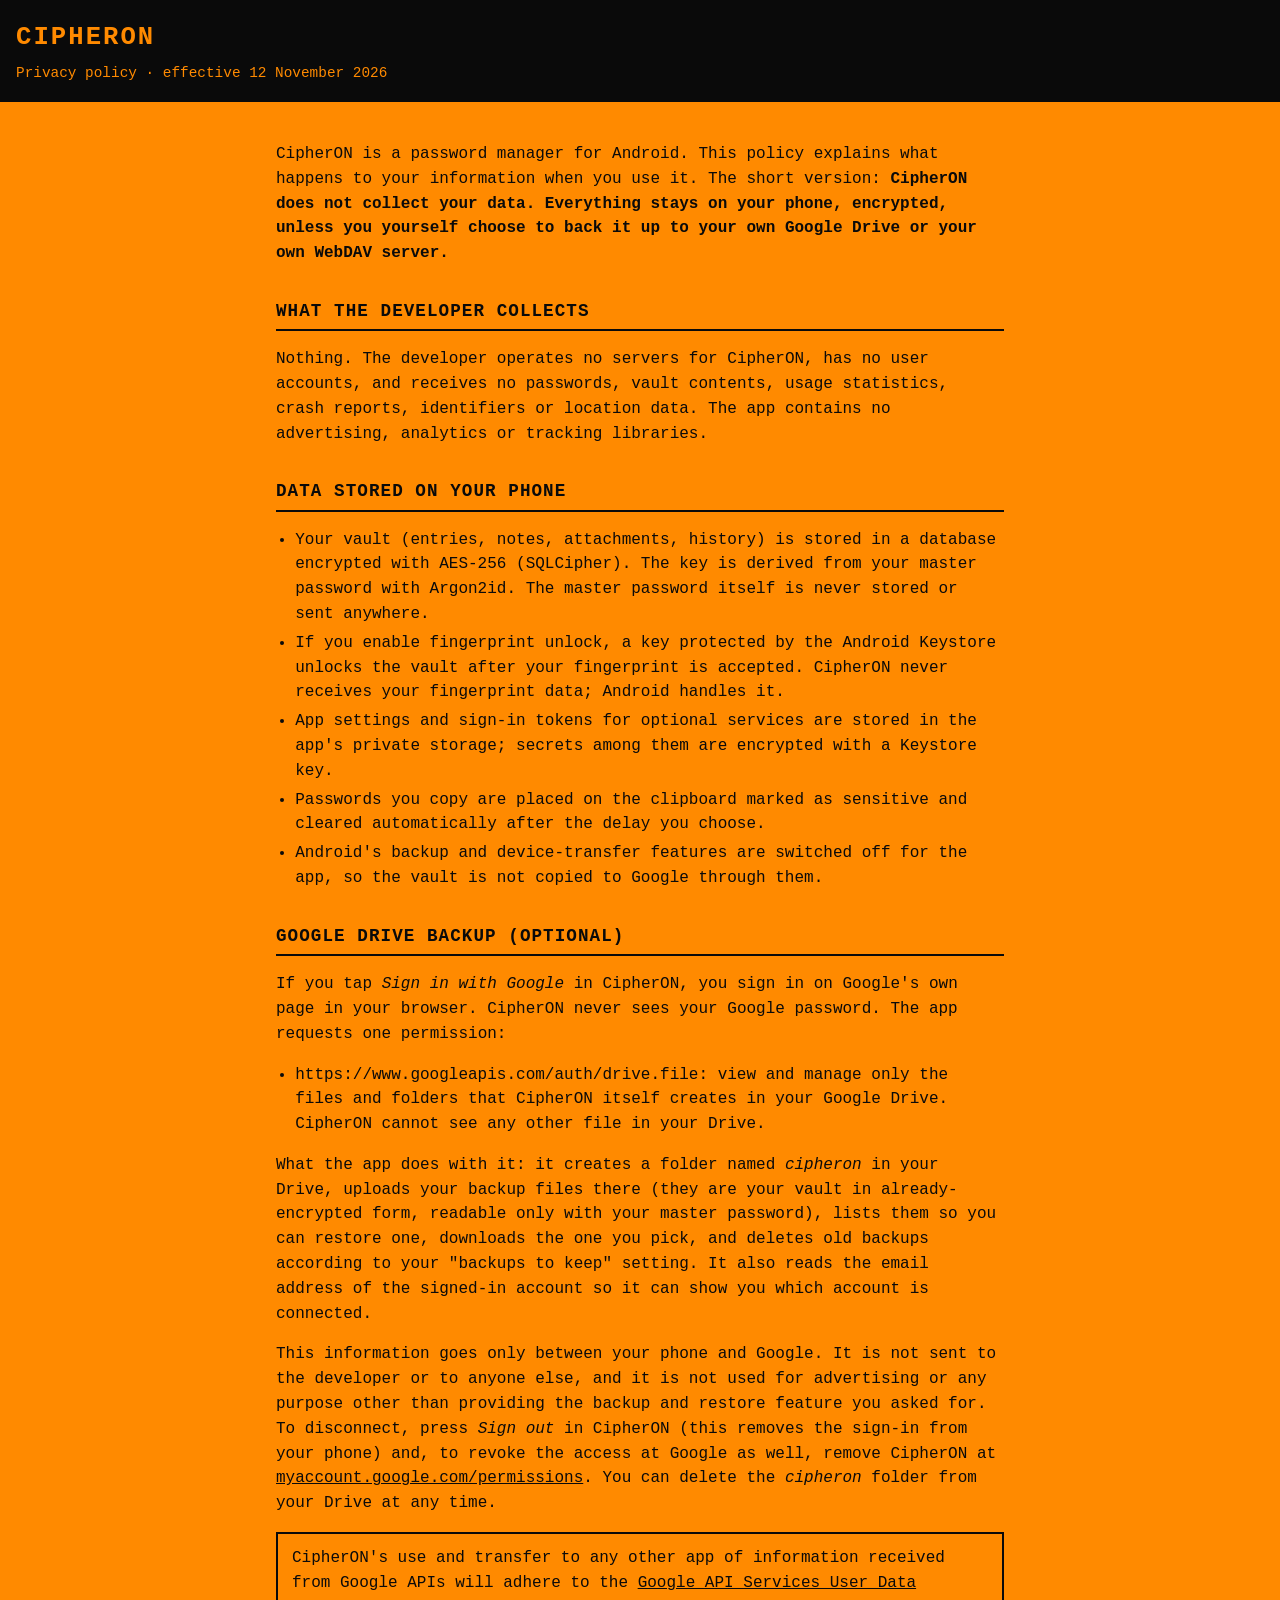
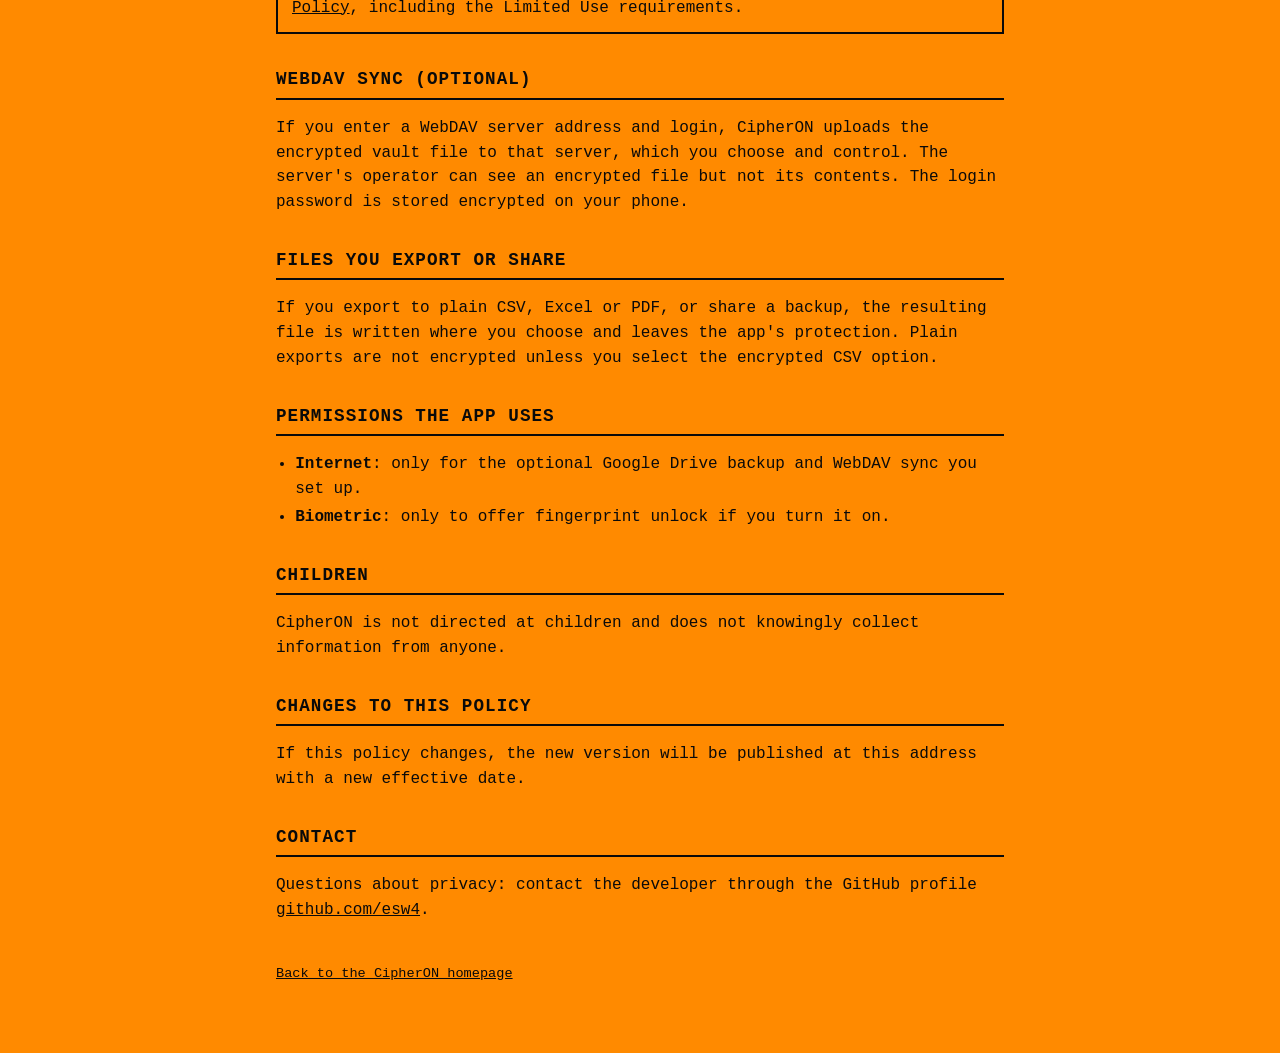
==== privacy.html @ db6829cb "CipherON homepage and privacy policy" ====
<!doctype html>
<html lang="en">
<head>
<meta charset="utf-8">
<meta name="viewport" content="width=device-width, initial-scale=1">
<title>CipherON privacy policy</title>
<link rel="stylesheet" href="style.css">
</head>
<body>
<header>
  <h1>CIPHERON</h1>
  <p>Privacy policy &middot; effective 12 November 2026</p>
</header>
<main>
  <p>CipherON is a password manager for Android. This policy explains what happens to your information when you use it.
  The short version: <strong>CipherON does not collect your data. Everything stays on your phone, encrypted, unless you
  yourself choose to back it up to your own Google Drive or your own WebDAV server.</strong></p>

  <h2>What the developer collects</h2>
  <p>Nothing. The developer operates no servers for CipherON, has no user accounts, and receives no passwords, vault
  contents, usage statistics, crash reports, identifiers or location data. The app contains no advertising, analytics
  or tracking libraries.</p>

  <h2>Data stored on your phone</h2>
  <ul>
    <li>Your vault (entries, notes, attachments, history) is stored in a database encrypted with AES-256 (SQLCipher).
    The key is derived from your master password with Argon2id. The master password itself is never stored or sent anywhere.</li>
    <li>If you enable fingerprint unlock, a key protected by the Android Keystore unlocks the vault after your fingerprint
    is accepted. CipherON never receives your fingerprint data; Android handles it.</li>
    <li>App settings and sign-in tokens for optional services are stored in the app's private storage; secrets among them
    are encrypted with a Keystore key.</li>
    <li>Passwords you copy are placed on the clipboard marked as sensitive and cleared automatically after the delay you choose.</li>
    <li>Android's backup and device-transfer features are switched off for the app, so the vault is not copied to Google
    through them.</li>
  </ul>

  <h2 id="google">Google Drive backup (optional)</h2>
  <p>If you tap <em>Sign in with Google</em> in CipherON, you sign in on Google's own page in your browser. CipherON never
  sees your Google password. The app requests one permission:</p>
  <ul>
    <li><code>https://www.googleapis.com/auth/drive.file</code>: view and manage only the files and folders that CipherON
    itself creates in your Google Drive. CipherON cannot see any other file in your Drive.</li>
  </ul>
  <p>What the app does with it: it creates a folder named <em>cipheron</em> in your Drive, uploads your backup files there
  (they are your vault in already-encrypted form, readable only with your master password), lists them so you can restore
  one, downloads the one you pick, and deletes old backups according to your "backups to keep" setting. It also reads the
  email address of the signed-in account so it can show you which account is connected.</p>
  <p>This information goes only between your phone and Google. It is not sent to the developer or to anyone else, and it
  is not used for advertising or any purpose other than providing the backup and restore feature you asked for.
  To disconnect, press <em>Sign out</em> in CipherON (this removes the sign-in from your phone) and, to revoke the access
  at Google as well, remove CipherON at
  <a href="https://myaccount.google.com/permissions">myaccount.google.com/permissions</a>. You can delete the
  <em>cipheron</em> folder from your Drive at any time.</p>
  <div class="box">
    CipherON's use and transfer to any other app of information received from Google APIs will adhere to the
    <a href="https://developers.google.com/terms/api-services-user-data-policy">Google API Services User Data Policy</a>,
    including the Limited Use requirements.
  </div>

  <h2>WebDAV sync (optional)</h2>
  <p>If you enter a WebDAV server address and login, CipherON uploads the encrypted vault file to that server, which you
  choose and control. The server's operator can see an encrypted file but not its contents. The login password is stored
  encrypted on your phone.</p>

  <h2>Files you export or share</h2>
  <p>If you export to plain CSV, Excel or PDF, or share a backup, the resulting file is written where you choose and
  leaves the app's protection. Plain exports are not encrypted unless you select the encrypted CSV option.</p>

  <h2>Permissions the app uses</h2>
  <ul>
    <li><strong>Internet</strong>: only for the optional Google Drive backup and WebDAV sync you set up.</li>
    <li><strong>Biometric</strong>: only to offer fingerprint unlock if you turn it on.</li>
  </ul>

  <h2>Children</h2>
  <p>CipherON is not directed at children and does not knowingly collect information from anyone.</p>

  <h2>Changes to this policy</h2>
  <p>If this policy changes, the new version will be published at this address with a new effective date.</p>

  <h2>Contact</h2>
  <p>Questions about privacy: contact the developer through the GitHub profile
  <a href="https://github.com/esw4">github.com/esw4</a>.</p>

  <footer>
    <p><a href="index.html">Back to the CipherON homepage</a></p>
  </footer>
</main>
</body>
</html>
---- style.css ----
:root { --paper:#ff8a00; --ink:#0a0a0a; }
* { box-sizing: border-box; }
body { margin:0; background:var(--paper); color:var(--ink); font:16px/1.55 ui-monospace, "SF Mono", Menlo, Consolas, monospace; }
main { max-width:760px; margin:0 auto; padding:24px 16px 56px; }
header { background:var(--ink); color:var(--paper); padding:18px 16px; }
header h1 { margin:0; font-size:1.6rem; letter-spacing:.08em; }
header p { margin:4px 0 0; font-size:.9rem; }
h2 { margin:32px 0 8px; font-size:1.1rem; letter-spacing:.06em; text-transform:uppercase; border-bottom:2px solid var(--ink); padding-bottom:4px; }
a { color:var(--ink); }
ul { padding-left:1.2em; }
li { margin:4px 0; }
.box { border:2px solid var(--ink); padding:12px 14px; margin:16px 0; }
footer { margin-top:40px; font-size:.85rem; }
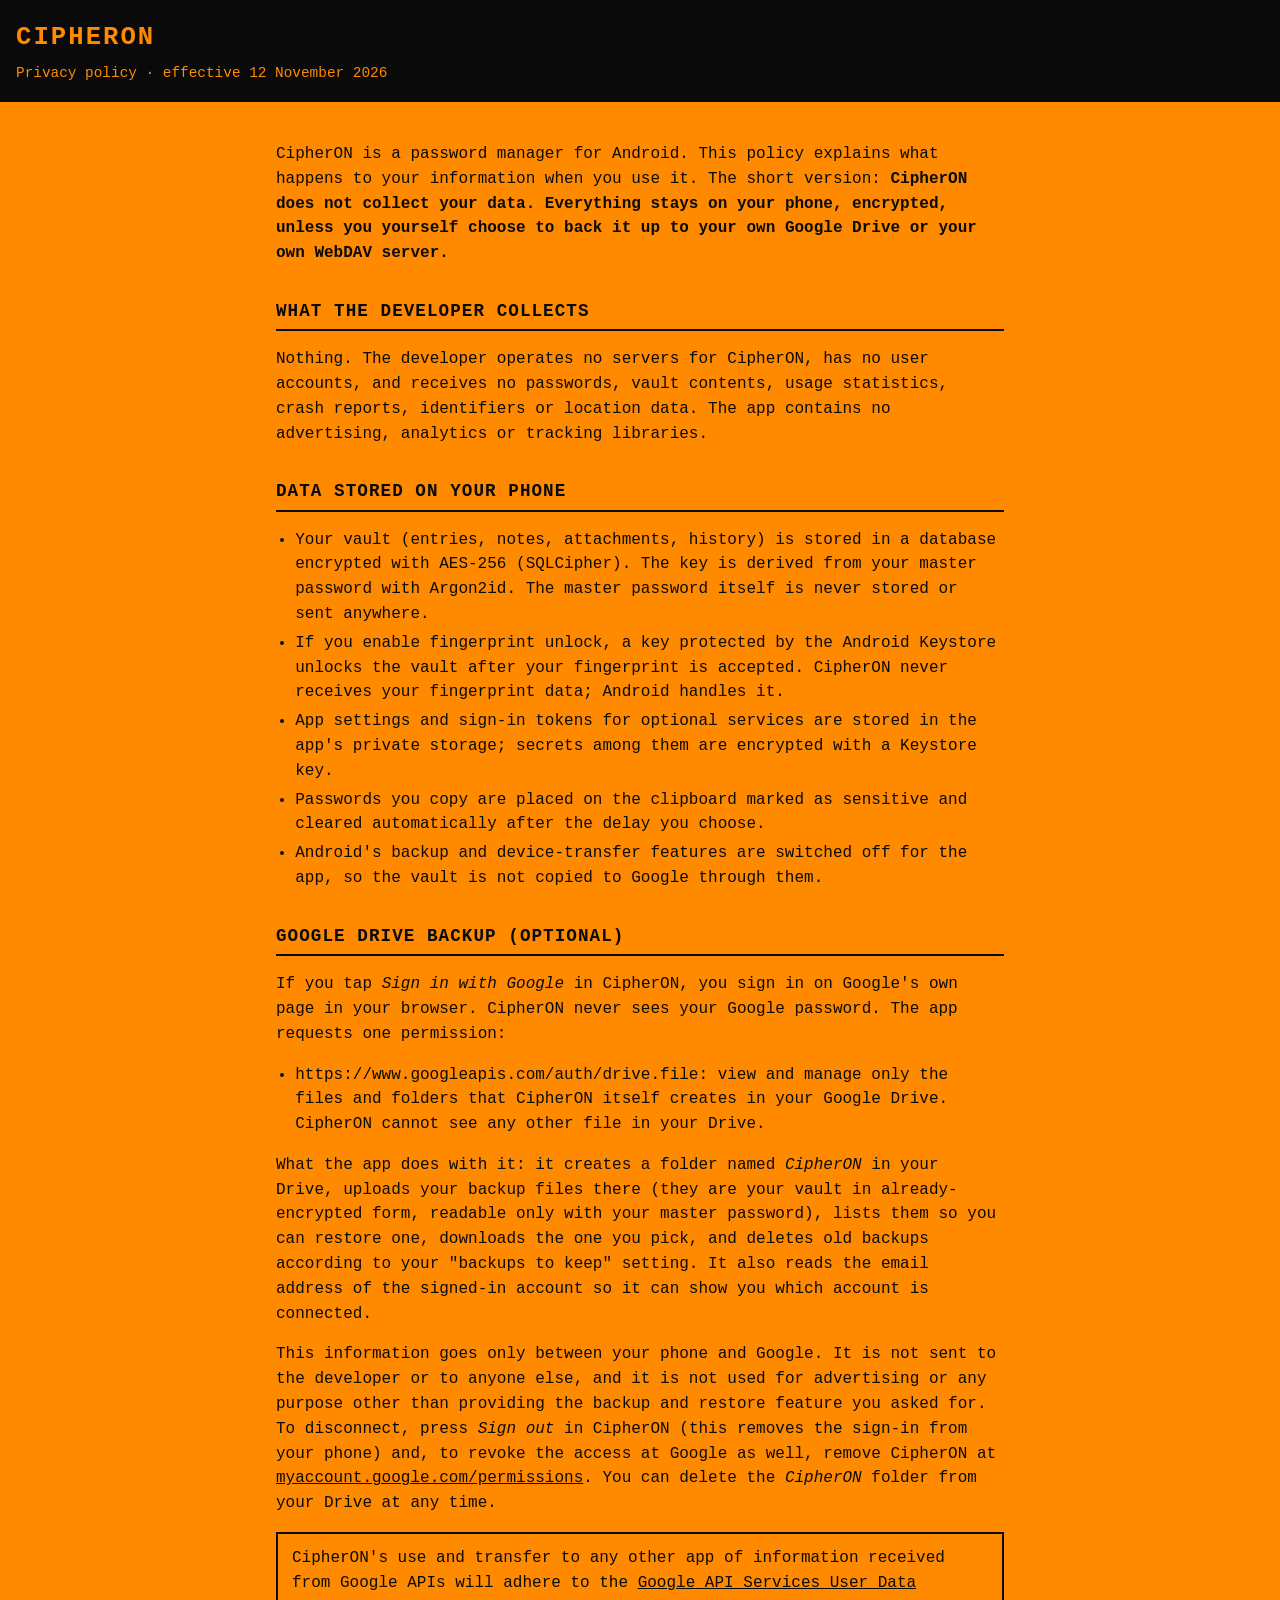
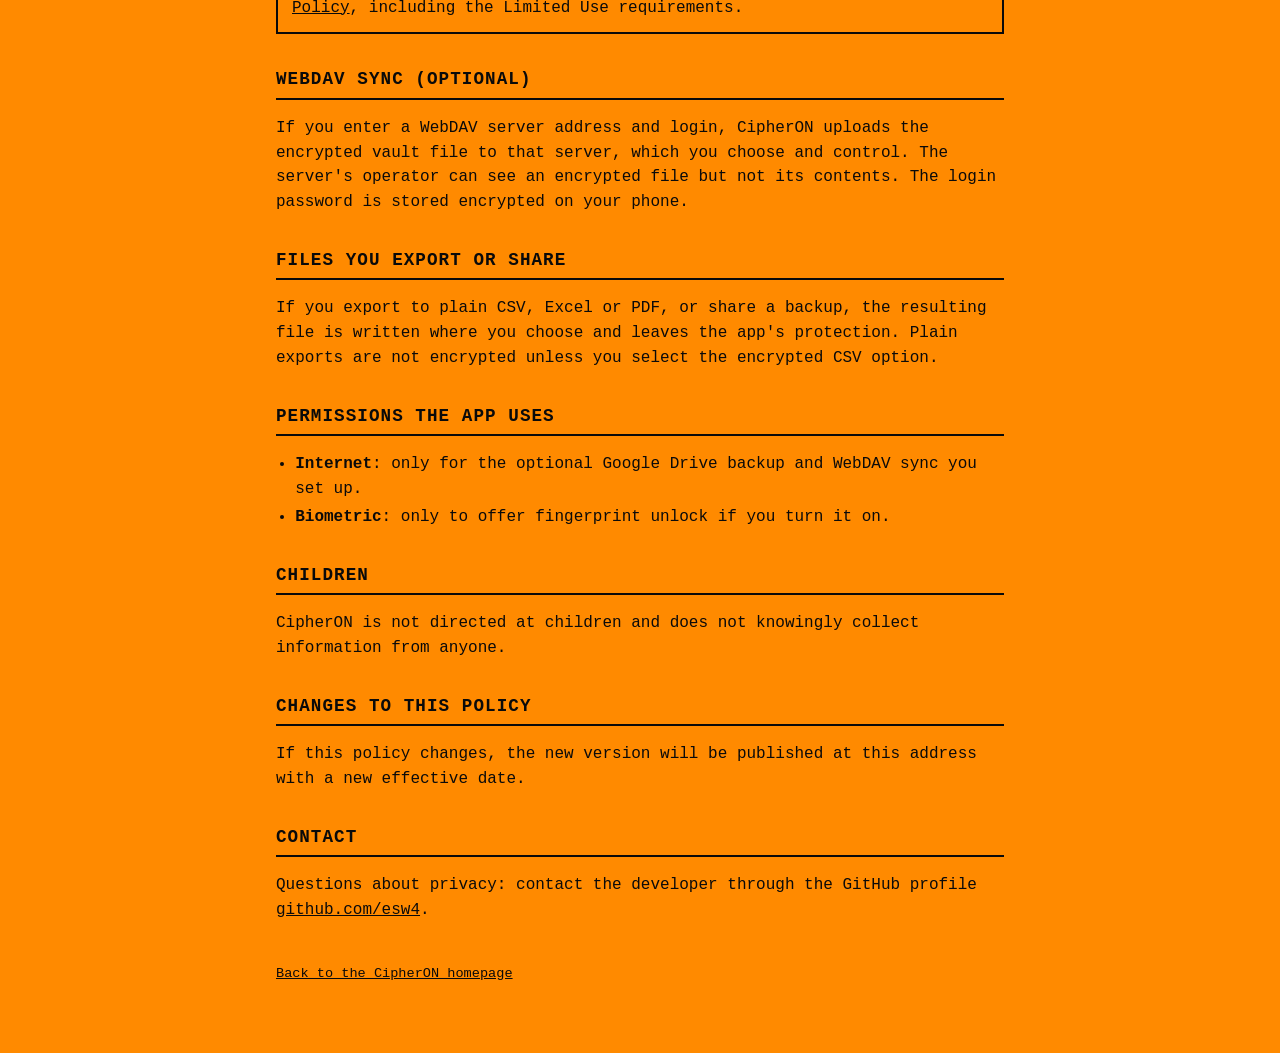
==== commit 0d531465: "Folder is named CipherON" ====
--- a/privacy.html
+++ b/privacy.html
@@ -41,7 +41,7 @@
     <li><code>https://www.googleapis.com/auth/drive.file</code>: view and manage only the files and folders that CipherON
     itself creates in your Google Drive. CipherON cannot see any other file in your Drive.</li>
   </ul>
-  <p>What the app does with it: it creates a folder named <em>cipheron</em> in your Drive, uploads your backup files there
+  <p>What the app does with it: it creates a folder named <em>CipherON</em> in your Drive, uploads your backup files there
   (they are your vault in already-encrypted form, readable only with your master password), lists them so you can restore
   one, downloads the one you pick, and deletes old backups according to your "backups to keep" setting. It also reads the
   email address of the signed-in account so it can show you which account is connected.</p>
@@ -50,7 +50,7 @@
   To disconnect, press <em>Sign out</em> in CipherON (this removes the sign-in from your phone) and, to revoke the access
   at Google as well, remove CipherON at
   <a href="https://myaccount.google.com/permissions">myaccount.google.com/permissions</a>. You can delete the
-  <em>cipheron</em> folder from your Drive at any time.</p>
+  <em>CipherON</em> folder from your Drive at any time.</p>
   <div class="box">
     CipherON's use and transfer to any other app of information received from Google APIs will adhere to the
     <a href="https://developers.google.com/terms/api-services-user-data-policy">Google API Services User Data Policy</a>,
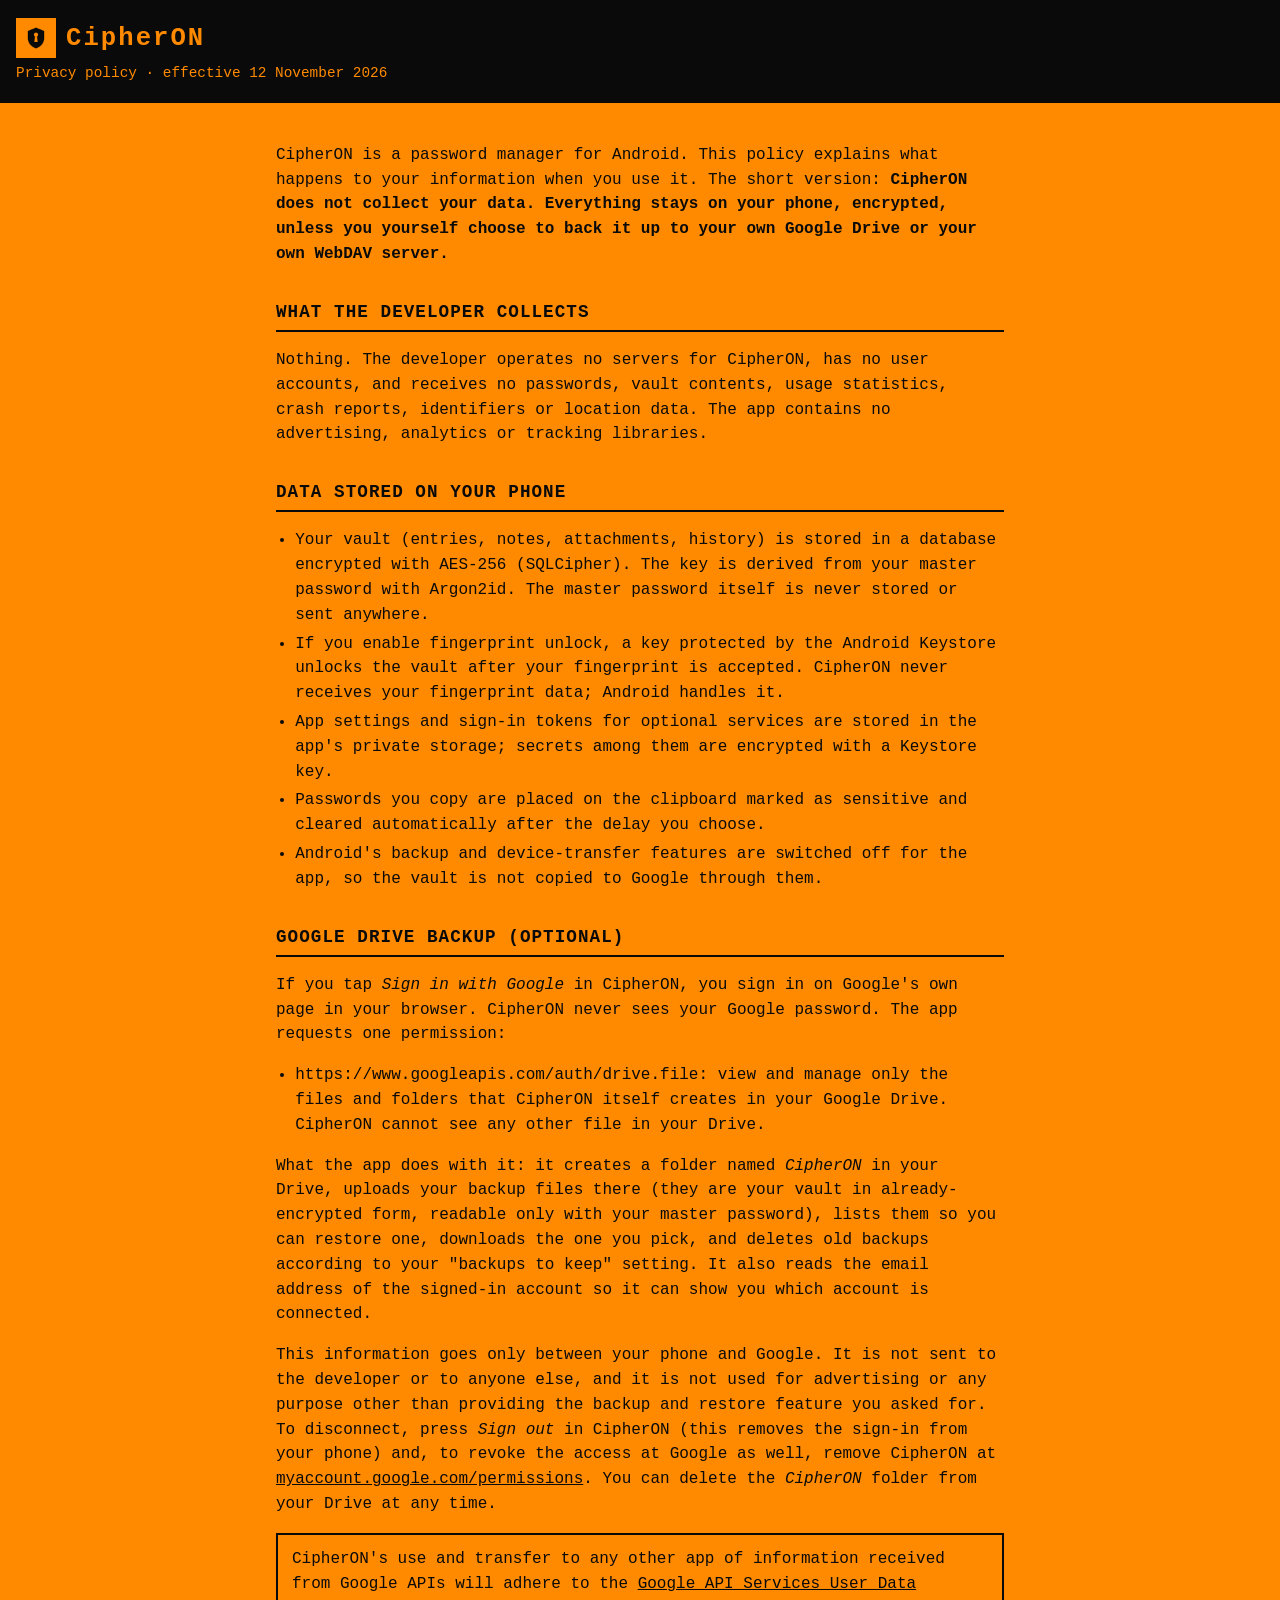
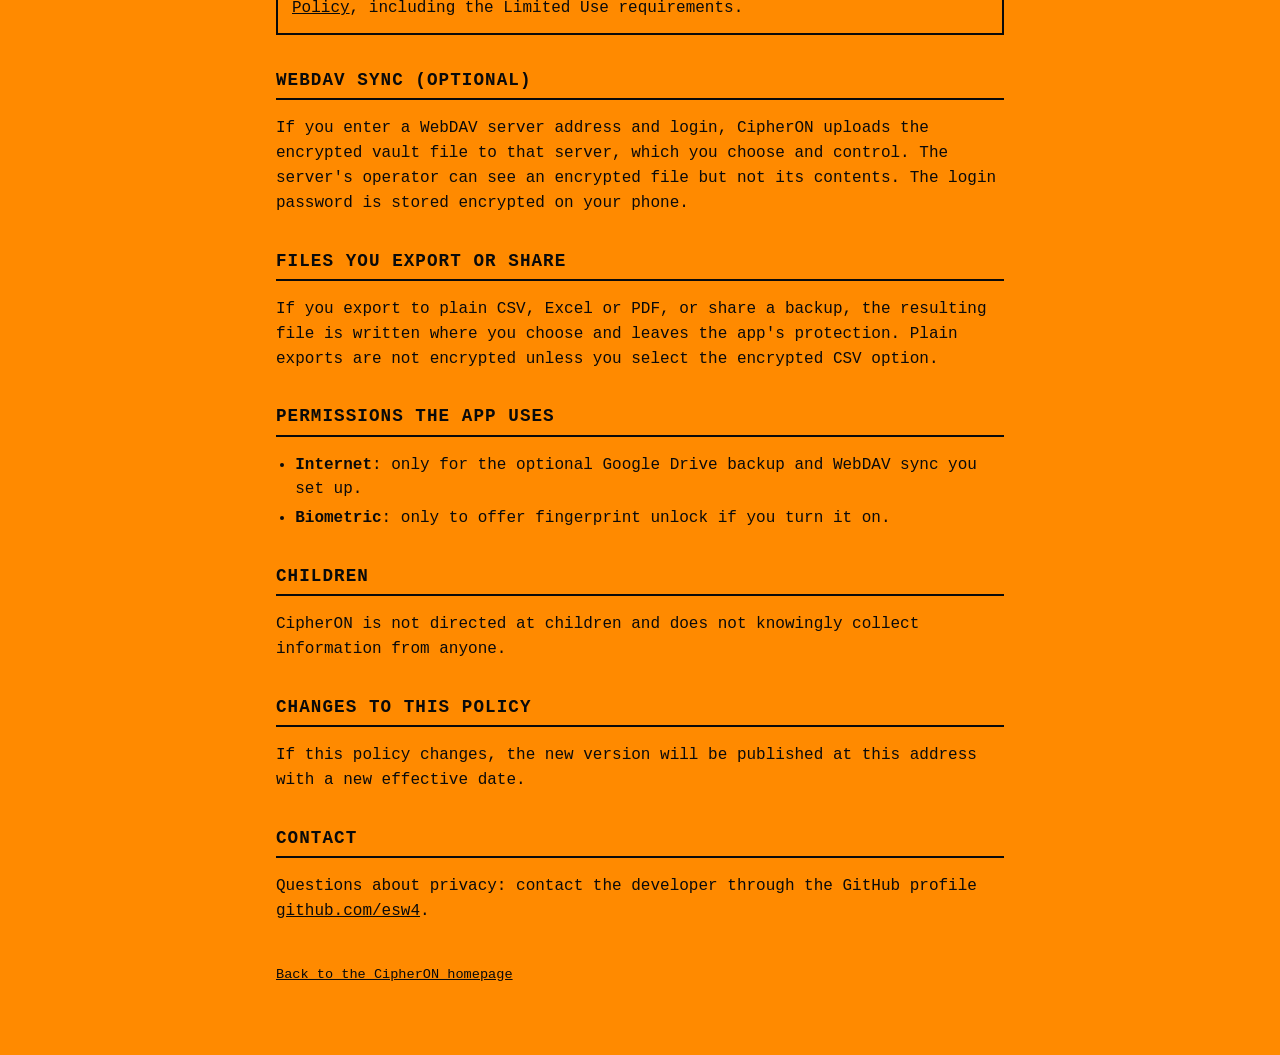
==== commit 972a30d3: "Show app name and logo in the header" ====
--- a/privacy.html
+++ b/privacy.html
@@ -8,7 +8,7 @@
 </head>
 <body>
 <header>
-  <h1>CIPHERON</h1>
+  <h1><img src="logo.png" alt="" width="40" height="40" style="vertical-align:middle;margin-right:10px">CipherON</h1>
   <p>Privacy policy &middot; effective 12 November 2026</p>
 </header>
 <main>
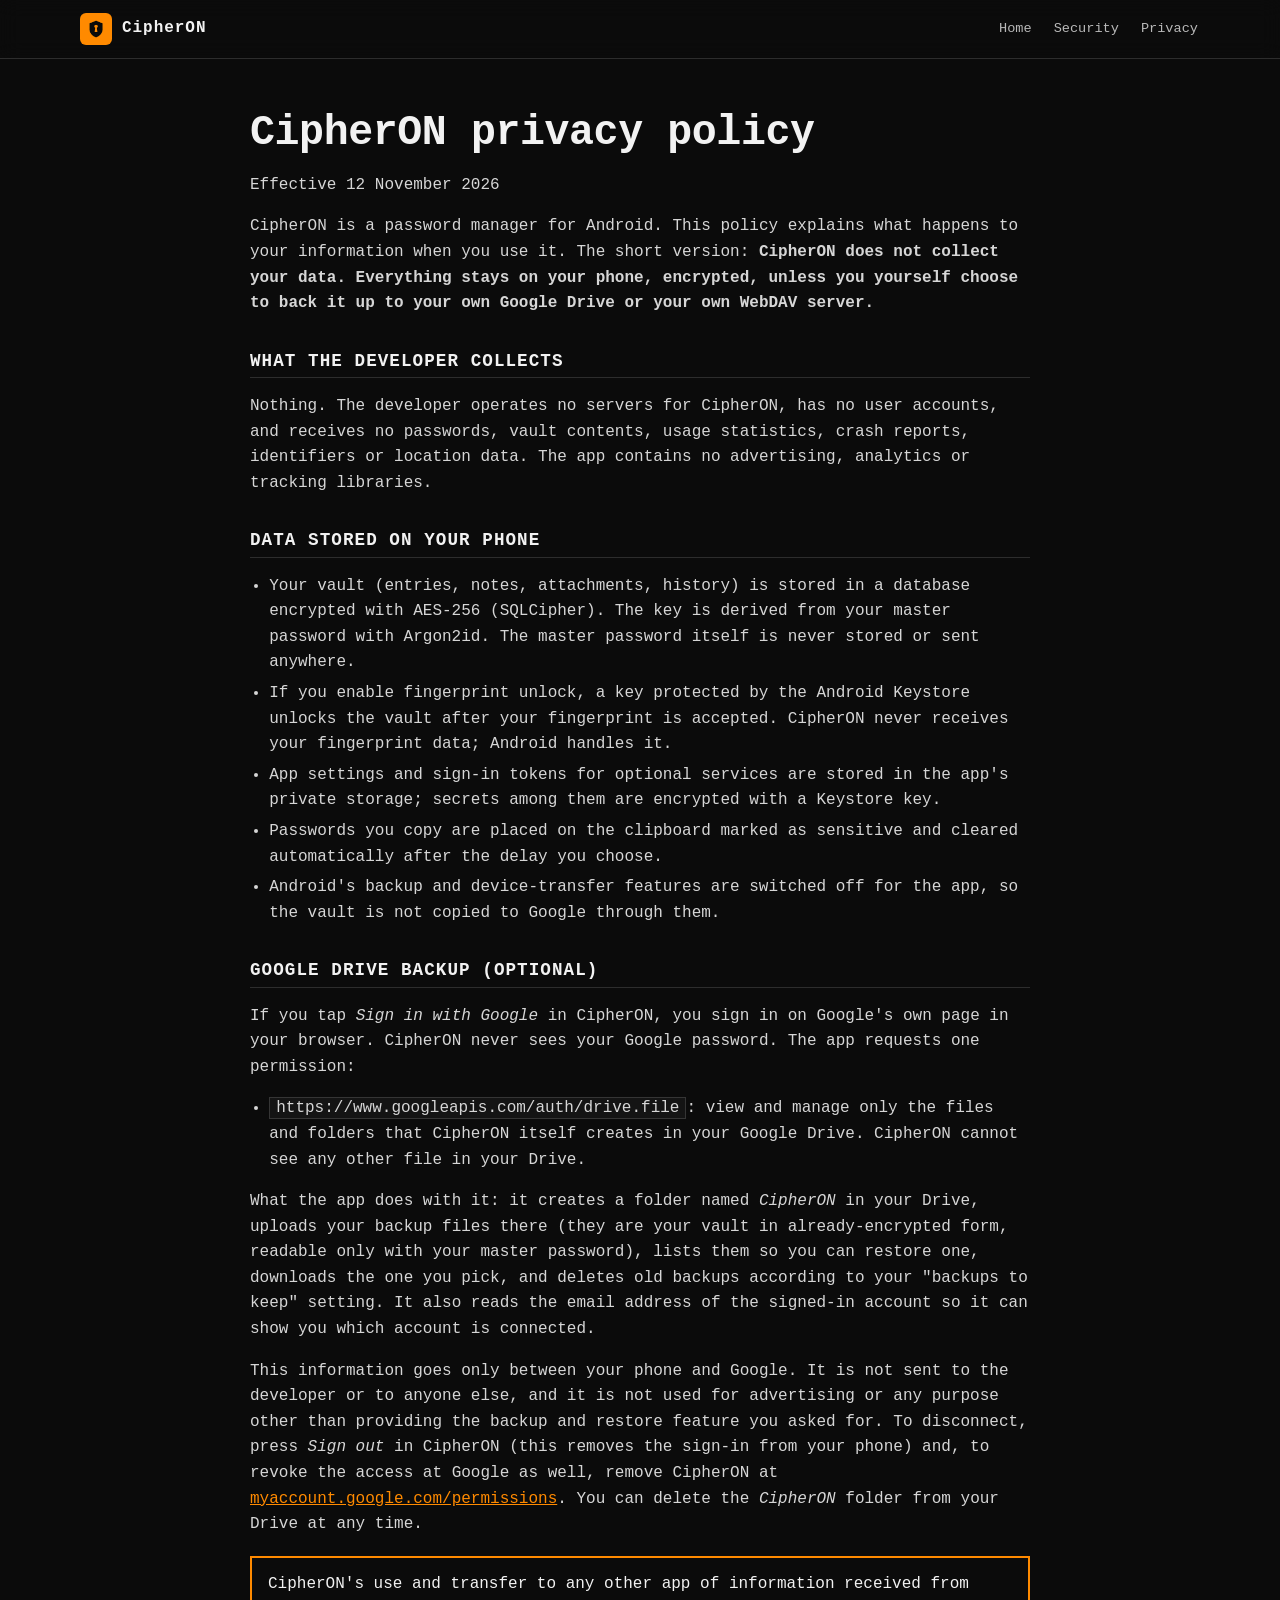
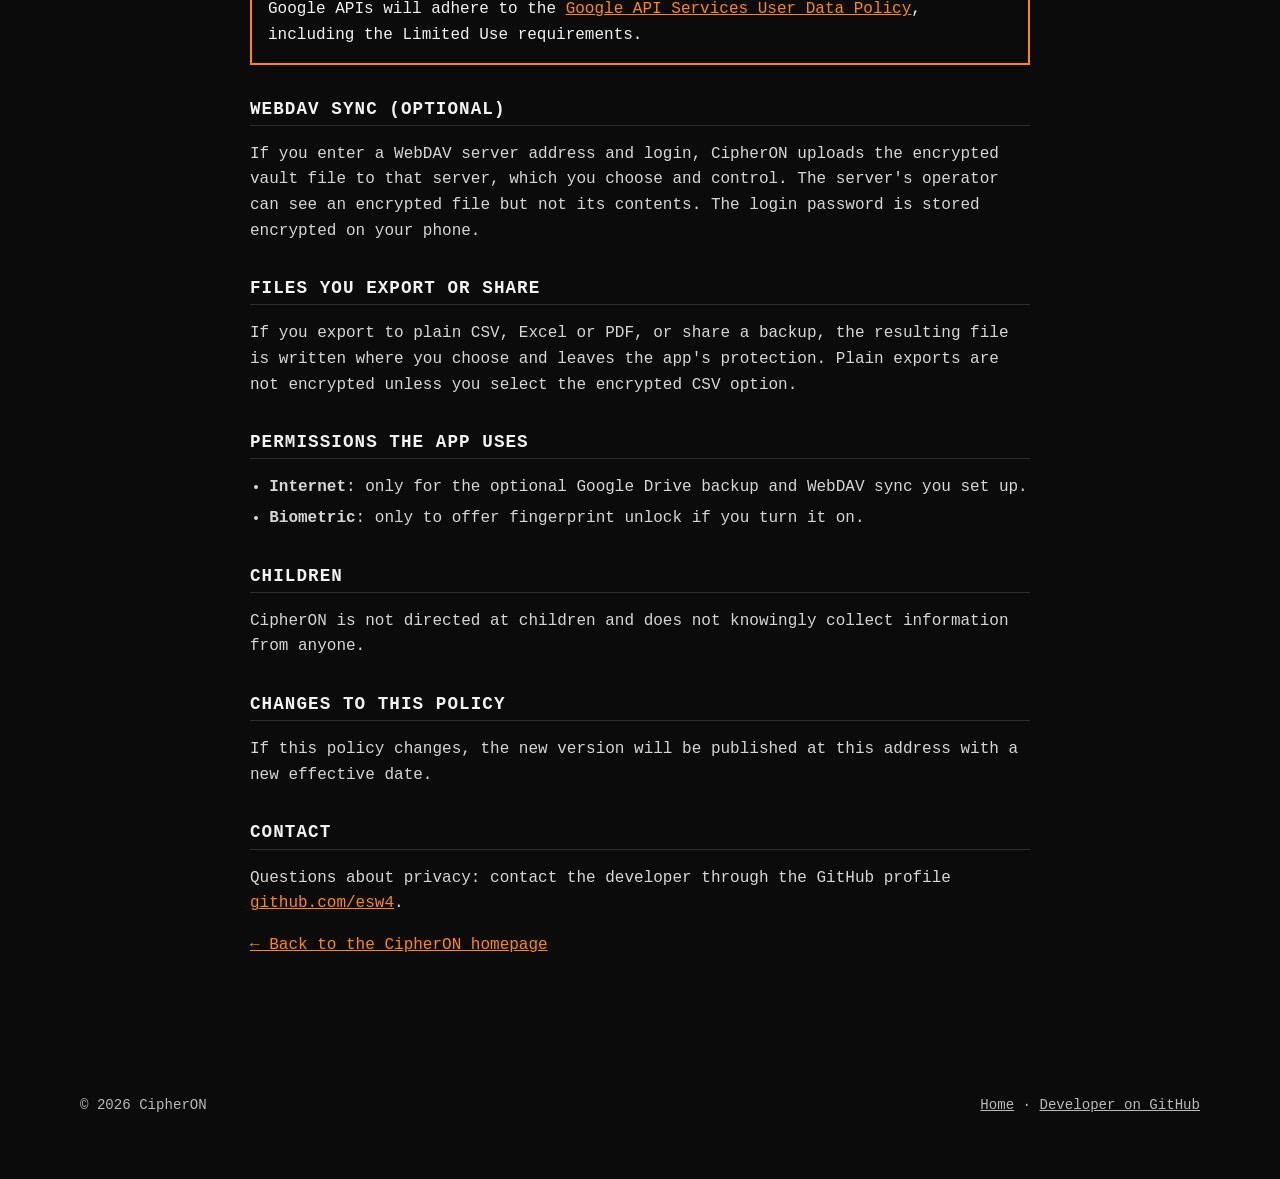
==== commit 64cb3e0a: "New 3D website: screens carousel, security layers, animations, themes" ====
--- a/privacy.html
+++ b/privacy.html
@@ -4,14 +4,23 @@
 <meta charset="utf-8">
 <meta name="viewport" content="width=device-width, initial-scale=1">
 <title>CipherON privacy policy</title>
+<meta name="description" content="CipherON collects no data. Your vault stays on your phone, encrypted. Optional backups go only to your own Google Drive or WebDAV server.">
+<meta name="theme-color" content="#0b0b0b">
+<link rel="icon" href="logo.png">
 <link rel="stylesheet" href="style.css">
 </head>
 <body>
-<header>
-  <h1><img src="logo.png" alt="" width="40" height="40" style="vertical-align:middle;margin-right:10px">CipherON</h1>
-  <p>Privacy policy &middot; effective 12 November 2026</p>
-</header>
-<main>
+<a class="skip" href="#main">Skip to content</a>
+<nav class="top" aria-label="Main">
+  <div class="wrap">
+    <a class="brand" href="index.html"><img src="logo.png" alt="" width="32" height="32">CipherON</a>
+    <ul><li><a href="index.html">Home</a></li><li><a href="index.html#security">Security</a></li><li><a href="privacy.html">Privacy</a></li></ul>
+  </div>
+</nav>
+<main class="doc" id="main">
+  <h1>CipherON privacy policy</h1>
+  <p>Effective 12 November 2026</p>
+
   <p>CipherON is a password manager for Android. This policy explains what happens to your information when you use it.
   The short version: <strong>CipherON does not collect your data. Everything stays on your phone, encrypted, unless you
   yourself choose to back it up to your own Google Drive or your own WebDAV server.</strong></p>
@@ -82,9 +91,13 @@
   <p>Questions about privacy: contact the developer through the GitHub profile
   <a href="https://github.com/esw4">github.com/esw4</a>.</p>
 
-  <footer>
-    <p><a href="index.html">Back to the CipherON homepage</a></p>
-  </footer>
+  <p><a href="index.html">&larr; Back to the CipherON homepage</a></p>
 </main>
+<footer>
+  <div class="wrap">
+    <span>&copy; 2026 CipherON</span>
+    <span><a href="index.html">Home</a> &middot; <a href="https://github.com/esw4">Developer on GitHub</a></span>
+  </div>
+</footer>
 </body>
 </html>
--- a/style.css
+++ b/style.css
@@ -1,13 +1,205 @@
-:root { --paper:#ff8a00; --ink:#0a0a0a; }
-* { box-sizing: border-box; }
-body { margin:0; background:var(--paper); color:var(--ink); font:16px/1.55 ui-monospace, "SF Mono", Menlo, Consolas, monospace; }
-main { max-width:760px; margin:0 auto; padding:24px 16px 56px; }
-header { background:var(--ink); color:var(--paper); padding:18px 16px; }
-header h1 { margin:0; font-size:1.6rem; letter-spacing:.08em; }
-header p { margin:4px 0 0; font-size:.9rem; }
-h2 { margin:32px 0 8px; font-size:1.1rem; letter-spacing:.06em; text-transform:uppercase; border-bottom:2px solid var(--ink); padding-bottom:4px; }
-a { color:var(--ink); }
-ul { padding-left:1.2em; }
-li { margin:4px 0; }
-.box { border:2px solid var(--ink); padding:12px 14px; margin:16px 0; }
-footer { margin-top:40px; font-size:.85rem; }
+/* CipherON site: dark stage, orange LCD accents, CSS 3D (no libraries). */
+:root{
+  --bg:#0b0b0b; --bg2:#141414; --fg:#f2f2f2; --muted:#b9b9b9; --accent:#ff8a00; --on-accent:#0a0a0a;
+  --line:rgba(255,255,255,.14); --glow:rgba(255,138,0,.35);
+  --mono: ui-monospace,"SF Mono",Menlo,Consolas,"Liberation Mono",monospace;
+}
+*{box-sizing:border-box}
+html{scroll-behavior:smooth;-webkit-text-size-adjust:100%}
+body{margin:0;background:var(--bg);color:var(--fg);font:16px/1.6 var(--mono);overflow-x:hidden}
+img{max-width:100%}
+a{color:var(--accent)}
+:focus-visible{outline:3px solid var(--accent);outline-offset:3px}
+.wrap{width:min(1120px,100% - 32px);margin:0 auto}
+.skip{position:absolute;left:-999px;top:8px;background:var(--accent);color:var(--on-accent);padding:8px 12px;z-index:100}
+.skip:focus{left:8px}
+
+/* ---------- nav ---------- */
+nav.top{position:sticky;top:0;z-index:50;background:rgba(11,11,11,.82);backdrop-filter:blur(10px);-webkit-backdrop-filter:blur(10px);border-bottom:1px solid var(--line)}
+nav.top .wrap{display:flex;align-items:center;gap:20px;min-height:58px}
+.brand{display:flex;align-items:center;gap:10px;color:var(--fg);text-decoration:none;font-weight:700;letter-spacing:.06em}
+.brand img{width:32px;height:32px;border-radius:6px}
+nav.top ul{display:flex;gap:18px;list-style:none;margin:0 0 0 auto;padding:0;font-size:.85rem}
+nav.top ul a{color:var(--muted);text-decoration:none;padding:6px 2px}
+nav.top ul a:hover{color:var(--accent)}
+@media (max-width:820px){nav.top ul{display:none}}
+
+/* ---------- buttons ---------- */
+.btn{display:inline-block;font:inherit;font-weight:700;letter-spacing:.05em;text-transform:uppercase;font-size:.85rem;padding:14px 22px;border:2px solid var(--accent);background:var(--accent);color:var(--on-accent);text-decoration:none;cursor:pointer;transition:transform .2s,box-shadow .2s}
+.btn:hover{transform:translate(-3px,-3px);box-shadow:5px 5px 0 var(--fg)}
+.btn.ghost{background:transparent;color:var(--accent)}
+.row{display:flex;flex-wrap:wrap;gap:14px}
+
+/* ---------- sections ---------- */
+section{padding:84px 0;position:relative}
+h1,h2,h3{line-height:1.15;margin:0}
+h1{font-size:clamp(2.1rem,5.4vw,4rem);letter-spacing:-.01em}
+h2{font-size:clamp(1.6rem,3.6vw,2.5rem);margin-bottom:12px}
+h2 .tag{display:block;font-size:.8rem;letter-spacing:.2em;color:var(--accent);margin-bottom:10px;text-transform:uppercase}
+.lead{color:var(--muted);max-width:62ch;font-size:1.05rem}
+.accent{color:var(--accent)}
+.center{text-align:center}.center .lead{margin-inline:auto}
+
+/* reveal on scroll */
+.rv{opacity:0;transform:translate3d(0,40px,0) rotateX(12deg);transition:opacity .8s ease,transform .8s cubic-bezier(.2,.7,.2,1)}
+.rv.in{opacity:1;transform:none}
+
+/* ---------- phone (3D device) ---------- */
+.phone{--w:230px;position:relative;width:var(--w);aspect-ratio:9/20;border-radius:calc(var(--w)*.13);background:#050505;border:calc(var(--w)*.035) solid #1b1b1b;box-shadow:0 0 0 1px #333 inset,0 30px 60px rgba(0,0,0,.65),0 0 50px var(--glow);transform-style:preserve-3d}
+.phone::before{content:"";position:absolute;inset:-2px;border-radius:inherit;background:#0e0e0e;transform:translateZ(-14px);box-shadow:0 0 0 2px #222}
+.phone::after{content:"";position:absolute;inset:0;border-radius:inherit;pointer-events:none;background:linear-gradient(115deg,rgba(255,255,255,.2),rgba(255,255,255,0) 38%,rgba(255,255,255,0) 70%,rgba(255,255,255,.08))}
+.phone img{display:block;width:100%;height:100%;object-fit:cover;border-radius:calc(var(--w)*.095)}
+.phone .cam{position:absolute;top:2.4%;left:50%;width:3.6%;aspect-ratio:1;border-radius:50%;background:#000;transform:translateX(-50%);box-shadow:0 0 0 2px #151515;z-index:2}
+
+/* ---------- hero ---------- */
+.hero{padding:56px 0 90px;overflow:hidden}
+.hero .wrap{display:grid;grid-template-columns:1.05fr 1fr;gap:30px;align-items:center}
+.hero h1 em{font-style:normal;color:var(--accent);text-shadow:0 0 28px var(--glow)}
+.hero p.lead{margin:20px 0 28px}
+.badges{display:flex;flex-wrap:wrap;gap:8px;margin-top:26px}
+.badge{border:1px solid var(--line);padding:5px 11px;font-size:.78rem;letter-spacing:.06em;color:var(--muted)}
+.stage{perspective:1400px;height:640px;display:grid;place-items:center;position:relative}
+.stack{position:relative;width:100%;height:100%;transform-style:preserve-3d;transition:transform .15s ease-out}
+.stack .phone{position:absolute;left:50%;top:50%;animation:float 7s ease-in-out infinite}
+.stack .p1{--w:250px;margin:-278px 0 0 -125px;transform:translate3d(-150px,10px,-60px) rotateY(24deg) rotateZ(-3deg)}
+.stack .p2{--w:270px;margin:-300px 0 0 -135px;transform:translate3d(0,0,60px);animation-delay:-2s;z-index:3}
+.stack .p3{--w:250px;margin:-278px 0 0 -125px;transform:translate3d(150px,16px,-60px) rotateY(-24deg) rotateZ(3deg);animation-delay:-4s}
+@keyframes float{0%,100%{translate:0 0}50%{translate:0 -14px}}
+.floor{position:absolute;left:50%;bottom:20px;width:520px;height:60px;margin-left:-260px;background:radial-gradient(closest-side,rgba(255,138,0,.4),transparent);filter:blur(8px)}
+@media (max-width:900px){
+  .hero .wrap{grid-template-columns:1fr}
+  .stage{height:520px}
+  .stack .p1{--w:190px;margin:-211px 0 0 -95px;transform:translate3d(-105px,8px,-40px) rotateY(22deg)}
+  .stack .p2{--w:210px;margin:-233px 0 0 -105px}
+  .stack .p3{--w:190px;margin:-211px 0 0 -95px;transform:translate3d(105px,12px,-40px) rotateY(-22deg)}
+  .floor{width:340px;margin-left:-170px}
+}
+@media (max-width:420px){
+  .stack .p1,.stack .p3{--w:150px;margin:-167px 0 0 -75px}
+  .stack .p1{transform:translate3d(-82px,8px,-40px) rotateY(22deg)}
+  .stack .p3{transform:translate3d(82px,12px,-40px) rotateY(-22deg)}
+  .stack .p2{--w:180px;margin:-200px 0 0 -90px}
+}
+
+/* ---------- facts strip ---------- */
+.facts{padding:0;border-block:1px solid var(--line);background:var(--bg2)}
+.facts .wrap{display:grid;grid-template-columns:repeat(5,1fr)}
+.fact{padding:26px 14px;text-align:center;border-left:1px solid var(--line)}
+.fact:first-child{border-left:0}
+.fact b{display:block;font-size:clamp(1.4rem,3vw,2.2rem);color:var(--accent)}
+.fact span{font-size:.78rem;letter-spacing:.1em;text-transform:uppercase;color:var(--muted)}
+@media (max-width:700px){.facts .wrap{grid-template-columns:repeat(2,1fr)}.fact:nth-child(3){border-left:0}.fact{border-top:1px solid var(--line)}}
+
+/* ---------- carousel ---------- */
+.carousel{perspective:1600px;height:610px;margin-top:30px;position:relative;touch-action:pan-y;cursor:grab;user-select:none;-webkit-user-select:none}
+.carousel.drag{cursor:grabbing}
+.ring{position:absolute;left:50%;top:44%;width:0;height:0;transform-style:preserve-3d}
+.ring .phone{position:absolute;--w:230px;margin:-256px 0 0 -115px;backface-visibility:hidden;-webkit-backface-visibility:hidden;transition:filter .4s,opacity .4s}
+.ring .phone.dim{filter:brightness(.45) saturate(.7)}
+.cap{min-height:118px;text-align:center;max-width:620px;margin:6px auto 0}
+.cap h3{font-size:1.25rem;color:var(--accent);margin-bottom:6px}
+.cap p{margin:0;color:var(--muted)}
+.ctrls{display:flex;justify-content:center;align-items:center;gap:12px;margin-top:6px}
+.ctrls button{font:inherit;width:46px;height:46px;border:2px solid var(--accent);background:transparent;color:var(--accent);font-size:1.2rem;cursor:pointer}
+.ctrls button:hover{background:var(--accent);color:var(--on-accent)}
+.dots{display:flex;gap:7px}
+.dots i{width:9px;height:9px;border:1px solid var(--accent);display:block;cursor:pointer}
+.dots i.on{background:var(--accent)}
+@media (max-width:600px){.carousel{height:520px}.ring .phone{--w:190px;margin:-211px 0 0 -95px}}
+
+/* ---------- security layers ---------- */
+.sec{display:grid;grid-template-columns:1fr 1fr;gap:40px;align-items:center}
+.layers{perspective:1200px;height:470px;display:grid;place-items:center}
+.lstack{position:relative;width:300px;height:300px;transform-style:preserve-3d;transform:rotateX(58deg) rotateZ(-34deg);transition:transform .2s ease-out}
+.layer{position:absolute;inset:0;border:2px solid var(--accent);background:rgba(255,138,0,.08);backdrop-filter:blur(2px);display:flex;align-items:flex-end;padding:12px;font-size:.78rem;letter-spacing:.08em;text-transform:uppercase;color:var(--fg);transition:transform .4s,background .3s,box-shadow .3s;cursor:pointer;text-align:left;font-family:var(--mono)}
+.layer:nth-child(1){transform:translateZ(0)}
+.layer:nth-child(2){transform:translateZ(46px)}
+.layer:nth-child(3){transform:translateZ(92px)}
+.layer:nth-child(4){transform:translateZ(138px)}
+.layer:nth-child(5){transform:translateZ(184px)}
+.layer.on{background:rgba(255,138,0,.38);box-shadow:0 0 40px var(--glow)}
+.layer.on{transform:translateZ(var(--z)) translate(-10px,-10px)}
+.lstack .layer:nth-child(1){--z:0px}.lstack .layer:nth-child(2){--z:46px}.lstack .layer:nth-child(3){--z:92px}.lstack .layer:nth-child(4){--z:138px}.lstack .layer:nth-child(5){--z:184px}
+.sec ol{list-style:none;margin:20px 0 0;padding:0;counter-reset:s}
+.sec li{counter-increment:s;padding:14px 16px 14px 56px;border:1px solid var(--line);margin-bottom:10px;position:relative;cursor:pointer;transition:border-color .2s,background .2s}
+.sec li::before{content:counter(s);position:absolute;left:14px;top:12px;width:28px;height:28px;border:2px solid var(--accent);display:grid;place-items:center;color:var(--accent);font-weight:700}
+.sec li.on,.sec li:hover{border-color:var(--accent);background:rgba(255,138,0,.07)}
+.sec li b{display:block;color:var(--fg)}
+.sec li span{color:var(--muted);font-size:.9rem}
+.chips{display:flex;flex-wrap:wrap;gap:8px;margin-top:18px}
+.chip{border:1px solid var(--accent);color:var(--accent);padding:5px 10px;font-size:.78rem;letter-spacing:.05em}
+@media (max-width:900px){.sec{grid-template-columns:1fr}.layers{height:380px}.lstack{width:230px;height:230px}}
+
+/* ---------- animations ---------- */
+.anim{display:flex;justify-content:center;flex-wrap:wrap;gap:60px;perspective:1400px;margin-top:40px}
+.anim figure{margin:0;text-align:center;max-width:280px}
+.anim .phone{--w:240px;transition:transform .2s ease-out;margin:0 auto}
+.anim figcaption{margin-top:16px;color:var(--muted);font-size:.9rem}
+.anim figcaption b{display:block;color:var(--accent);font-size:1.05rem;margin-bottom:4px}
+.anim .red figcaption b{color:#ff4d3d}
+
+/* ---------- feature cards ---------- */
+.cards{display:grid;grid-template-columns:repeat(auto-fit,minmax(240px,1fr));gap:18px;margin-top:36px;perspective:1100px}
+.card{border:1px solid var(--line);background:linear-gradient(160deg,var(--bg2),#0e0e0e);padding:24px 22px;transform-style:preserve-3d;transition:transform .15s ease-out,border-color .2s,box-shadow .2s;will-change:transform}
+.card:hover{border-color:var(--accent);box-shadow:0 20px 40px rgba(0,0,0,.5),0 0 30px var(--glow)}
+.card .ic{width:46px;height:46px;border:2px solid var(--accent);display:grid;place-items:center;color:var(--accent);margin-bottom:14px;transform:translateZ(40px);background:var(--bg)}
+.card h3{font-size:1.05rem;margin-bottom:6px;transform:translateZ(24px)}
+.card p{margin:0;color:var(--muted);font-size:.92rem;transform:translateZ(12px)}
+.ic svg{width:24px;height:24px;stroke:currentColor;fill:none;stroke-width:2;stroke-linecap:square}
+
+/* ---------- backup ---------- */
+.bk{display:grid;grid-template-columns:1.1fr 1fr;gap:40px;align-items:center}
+.bk .pair{perspective:1300px;display:flex;justify-content:center;gap:0;height:560px;align-items:center}
+.pair .phone{--w:220px;transition:transform .2s ease-out}
+.pair .phone:first-child{transform:rotateY(18deg) translateX(40px)}
+.pair .phone:last-child{transform:rotateY(-18deg) translateX(-40px)}
+.steps{list-style:none;padding:0;margin:22px 0 0}
+.steps li{padding:14px 0 14px 46px;position:relative;border-top:1px solid var(--line)}
+.steps li::before{content:"▸";position:absolute;left:10px;color:var(--accent);font-weight:700}
+.steps b{color:var(--fg)}
+.steps span{color:var(--muted);display:block;font-size:.92rem}
+@media (max-width:900px){.bk{grid-template-columns:1fr}.pair .phone{--w:170px}.bk .pair{height:440px}}
+
+/* ---------- themes ---------- */
+.sw{display:flex;flex-wrap:wrap;gap:12px;margin:26px 0}
+.sw button{font:inherit;display:flex;align-items:center;gap:10px;padding:10px 14px;border:2px solid var(--line);background:var(--bg2);color:var(--fg);cursor:pointer;letter-spacing:.05em;font-size:.82rem;text-transform:uppercase}
+.sw button i{width:22px;height:22px;display:block;border:2px solid var(--fg)}
+.sw button[aria-pressed=true]{border-color:var(--accent);box-shadow:0 0 18px var(--glow)}
+.fan{perspective:1400px;display:flex;justify-content:center;gap:16px;flex-wrap:wrap;margin-top:20px}
+.fan .phone{--w:190px;transition:transform .25s ease-out}
+.fan figure{margin:0;text-align:center}
+.fan figcaption{margin-top:14px;font-size:.82rem;letter-spacing:.1em;text-transform:uppercase;color:var(--muted)}
+
+/* ---------- lists ---------- */
+.cols{display:grid;grid-template-columns:repeat(auto-fit,minmax(260px,1fr));gap:28px;margin-top:30px}
+.cols h3{color:var(--accent);margin-bottom:10px}
+.cols ul{margin:0;padding-left:1.1em;color:var(--muted)}
+.cols li{margin:5px 0}
+
+/* ---------- faq ---------- */
+details{border-top:1px solid var(--line);padding:16px 0}
+details:last-of-type{border-bottom:1px solid var(--line)}
+summary{cursor:pointer;font-weight:700;list-style:none;display:flex;justify-content:space-between;gap:12px}
+summary::after{content:"+";color:var(--accent);font-size:1.3rem;line-height:1}
+details[open] summary::after{content:"−"}
+details p{margin:12px 0 0;color:var(--muted);max-width:75ch}
+
+/* ---------- cta + footer ---------- */
+.cta{text-align:center;background:radial-gradient(60% 120% at 50% 100%,var(--glow),transparent 70%),var(--bg2);border-block:1px solid var(--line)}
+footer{padding:40px 0 60px;color:var(--muted);font-size:.88rem}
+footer .wrap{display:flex;flex-wrap:wrap;gap:16px 30px;justify-content:space-between;align-items:center}
+footer a{color:var(--muted)}footer a:hover{color:var(--accent)}
+
+/* ---------- privacy / document pages ---------- */
+.doc{width:min(780px,100% - 32px);margin:0 auto;padding:50px 0 80px}
+.doc h1{font-size:clamp(1.8rem,4vw,2.6rem);margin-bottom:6px}
+.doc h2{font-size:1.1rem;letter-spacing:.06em;text-transform:uppercase;margin:34px 0 8px;padding-bottom:6px;border-bottom:1px solid var(--line)}
+.doc p,.doc li{color:#d6d6d6}
+.doc ul{padding-left:1.2em}.doc li{margin:5px 0}
+.doc .box{border:2px solid var(--accent);padding:14px 16px;margin:18px 0;color:var(--fg)}
+.doc code{background:var(--bg2);padding:1px 6px;border:1px solid var(--line)}
+
+@media (prefers-reduced-motion:reduce){
+  *{animation:none!important;transition:none!important;scroll-behavior:auto!important}
+  .rv{opacity:1;transform:none}
+}
